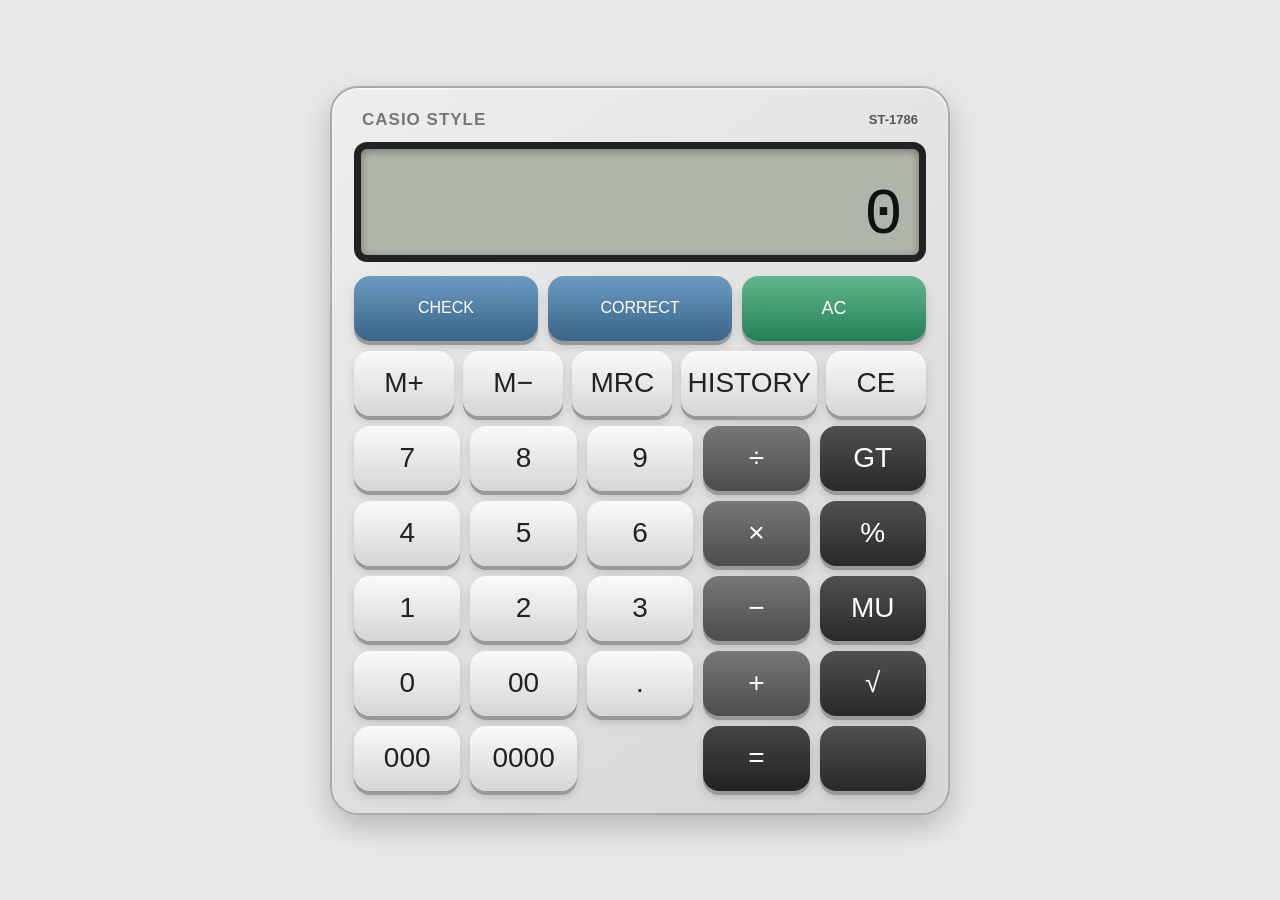
==== calculator.html @ 1a31904e "Add files via upload" ====
<!DOCTYPE html>
<html lang="en">
<head>
    <meta charset="UTF-8">
    <meta name="viewport" content="width=device-width, initial-scale=1.0">
    <title>Money Calculator</title>
    <link rel="stylesheet" href="calculator.css">
</head>
<body>

<div class="calculator-app">

    <div class="calculator">

        <div class="brand-row">
            <span class="brand">CASIO STYLE</span>
            <span class="model">ST-1786</span>
        </div>

        <div class="display-area">
            <div id="mode" class="mode"></div>
            <div id="display">0</div>
        </div>

        <div class="top-actions">
            <button class="blue" data-action="check">CHECK</button>
            <button class="blue" data-action="correct">CORRECT</button>
            <button class="green" data-action="ac">AC</button>
        </div>

        <div class="memory-row">
            <button data-action="memory-plus">M+</button>
            <button data-action="memory-minus">M−</button>
            <button data-action="memory-recall">MRC</button>
            <button data-action="history">HISTORY</button>
            <button data-action="ce">CE</button>
        </div>

        <div class="keypad">

            <button class="number" data-value="7">7</button>
            <button class="number" data-value="8">8</button>
            <button class="number" data-value="9">9</button>
            <button class="operator" data-value="/">÷</button>
            <button class="function" data-action="gt">GT</button>

            <button class="number" data-value="4">4</button>
            <button class="number" data-value="5">5</button>
            <button class="number" data-value="6">6</button>
            <button class="operator" data-value="*">×</button>
            <button class="function" data-action="percent">%</button>

            <button class="number" data-value="1">1</button>
            <button class="number" data-value="2">2</button>
            <button class="number" data-value="3">3</button>
            <button class="operator" data-value="-">−</button>
            <button class="function" data-action="mu">MU</button>

            <button class="number" data-value="0">0</button>
            <button class="number" data-value="00">00</button>
            <button class="number" data-value=".">.</button>
            <button class="operator" data-value="+">+</button>
            <button class="function" data-action="sqrt">√</button>

            <button class="number" data-value="000">000</button>
            <button class="number" data-value="0000">0000</button>
            <button class="empty-key"></button>
            <button class="equals" data-action="equals">=</button>
            <button class="function"></button>

        </div>

    </div>

    <div id="historyPanel" class="history-panel hidden">

        <div class="history-header">
            <h2>Calculation History</h2>
            <button id="closeHistory">×</button>
        </div>

        <div id="historyList"></div>

        <button id="clearHistory" class="clear-history">
            CLEAR HISTORY
        </button>

    </div>

</div>

<script src="calculator.js"></script>
</body>
</html>
---- calculator.css ----
* {
    box-sizing: border-box;
    -webkit-tap-highlight-color: transparent;
}

body {
    margin: 0;
    min-height: 100vh;
    background: #e9e9e9;
    font-family: Arial, Helvetica, sans-serif;
    display: flex;
    justify-content: center;
    align-items: center;
    padding: 18px;
}

button {
    font-family: inherit;
    border: 0;
    cursor: pointer;
    user-select: none;
    touch-action: manipulation;
}

.calculator-app {
    width: min(100%, 620px);
    position: relative;
}

.calculator {
    background: linear-gradient(145deg, #eeeeee, #d5d5d5);
    border: 2px solid #aaa;
    border-radius: 28px;
    padding: 22px;
    box-shadow:
        0 12px 30px rgba(0,0,0,.22),
        inset 0 1px 2px rgba(255,255,255,.9);
}

.brand-row {
    display: flex;
    justify-content: space-between;
    align-items: center;
    padding: 0 8px 12px;
}

.brand {
    font-size: 17px;
    font-weight: 700;
    color: #777;
    letter-spacing: 1px;
}

.model {
    font-size: 13px;
    color: #555;
    font-weight: bold;
}

.display-area {
    background: #aeb5aa;
    border: 7px solid #222;
    border-radius: 13px;
    height: 120px;
    padding: 12px 16px;
    display: flex;
    flex-direction: column;
    justify-content: center;
    align-items: flex-end;
    box-shadow: inset 0 2px 8px rgba(0,0,0,.35);
    overflow: hidden;
}

#display {
    width: 100%;
    text-align: right;
    font-family: "Courier New", monospace;
    font-size: clamp(38px, 8vw, 65px);
    color: #111;
    white-space: nowrap;
    overflow: hidden;
    text-overflow: ellipsis;
}

.mode {
    width: 100%;
    min-height: 18px;
    text-align: left;
    font-size: 12px;
    font-weight: bold;
    color: #333;
}

.top-actions {
    display: grid;
    grid-template-columns: 1fr 1fr 1fr;
    gap: 10px;
    margin: 14px 0 10px;
}

.memory-row {
    display: grid;
    grid-template-columns: repeat(5, 1fr);
    gap: 9px;
    margin-bottom: 10px;
}

.keypad {
    display: grid;
    grid-template-columns: repeat(5, 1fr);
    gap: 10px;
}

.keypad button,
.memory-row button,
.top-actions button {
    min-height: 65px;
    border-radius: 16px;
    font-size: clamp(20px, 4vw, 28px);
    font-weight: 500;
    color: #222;
    background: linear-gradient(#fafafa, #d5d5d5);
    box-shadow:
        0 4px 0 #999,
        0 6px 10px rgba(0,0,0,.15);
    transition: transform .08s, box-shadow .08s;
}

.keypad button:active,
.memory-row button:active,
.top-actions button:active {
    transform: translateY(3px);
    box-shadow:
        0 1px 0 #999,
        0 2px 5px rgba(0,0,0,.15);
}

.operator {
    background: linear-gradient(#777, #4d4d4d) !important;
    color: white !important;
}

.function {
    background: linear-gradient(#505050, #292929) !important;
    color: white !important;
}

.equals {
    background: linear-gradient(#454545, #222) !important;
    color: white !important;
    grid-column: 4 / 5;
    grid-row: 5;
}

.blue {
    background: linear-gradient(#6c9bc2, #386486) !important;
    color: white !important;
    font-size: 16px !important;
}

.green {
    background: linear-gradient(#62b68b, #238157) !important;
    color: white !important;
    font-size: 18px !important;
}

.empty-key {
    visibility: hidden;
    pointer-events: none;
}

.history-panel {
    position: absolute;
    inset: 0;
    z-index: 20;
    background: #f5f5f5;
    border-radius: 28px;
    padding: 22px;
    overflow: auto;
    box-shadow: 0 12px 35px rgba(0,0,0,.3);
}

.hidden {
    display: none;
}

.history-header {
    display: flex;
    justify-content: space-between;
    align-items: center;
    border-bottom: 1px solid #ccc;
    padding-bottom: 12px;
    margin-bottom: 15px;
}

.history-header h2 {
    margin: 0;
    font-size: 22px;
}

#closeHistory {
    width: 44px;
    height: 44px;
    border-radius: 50%;
    background: #222;
    color: white;
    font-size: 28px;
}

.history-item {
    background: white;
    border: 1px solid #ddd;
    border-radius: 12px;
    padding: 13px;
    margin-bottom: 10px;
}

.history-time {
    font-size: 12px;
    color: #777;
    margin-bottom: 6px;
}

.history-expression {
    font-family: monospace;
    font-size: 16px;
    word-break: break-word;
}

.history-result {
    font-size: 22px;
    font-weight: bold;
    margin-top: 5px;
}

.clear-history {
    width: 100%;
    min-height: 50px;
    border-radius: 12px;
    background: #222;
    color: white;
    font-weight: bold;
    margin-top: 8px;
}

.check-panel {
    position: absolute;
    inset: 0;
    z-index: 30;
    background: #f5f5f5;
    border-radius: 28px;
    padding: 22px;
    display: flex;
    flex-direction: column;
}

.check-panel.hidden {
    display: none;
}

.check-title {
    display: flex;
    justify-content: space-between;
    align-items: center;
}

.check-title h2 {
    margin: 0;
}

.check-step {
    flex: 1;
    display: flex;
    flex-direction: column;
    justify-content: center;
    align-items: center;
}

.check-number {
    font-size: 55px;
    font-weight: bold;
    font-family: monospace;
}

.check-expression {
    margin-top: 12px;
    font-size: 20px;
    color: #666;
}

.check-buttons {
    display: grid;
    grid-template-columns: 1fr 1fr;
    gap: 12px;
}

.check-buttons button {
    min-height: 55px;
    border-radius: 12px;
    background: #222;
    color: white;
    font-size: 18px;
}

.save-button {
    background: #248451 !important;
}

@media (max-width: 480px) {

    body {
        padding: 7px;
        align-items: flex-start;
        padding-top: 10px;
    }

    .calculator {
        padding: 12px;
        border-radius: 20px;
    }

    .display-area {
        height: 95px;
        border-width: 5px;
    }

    .top-actions,
    .memory-row,
    .keypad {
        gap: 6px;
    }

    .keypad button,
    .memory-row button,
    .top-actions button {
        min-height: 54px;
        border-radius: 11px;
    }

    .memory-row button {
        font-size: 14px;
    }

    .blue,
    .green {
        font-size: 13px !important;
    }
}

@media (max-width: 350px) {

    .calculator {
        padding: 8px;
    }

    .keypad button,
    .memory-row button,
    .top-actions button {
        min-height: 48px;
    }

    .keypad {
        gap: 5px;
    }
}
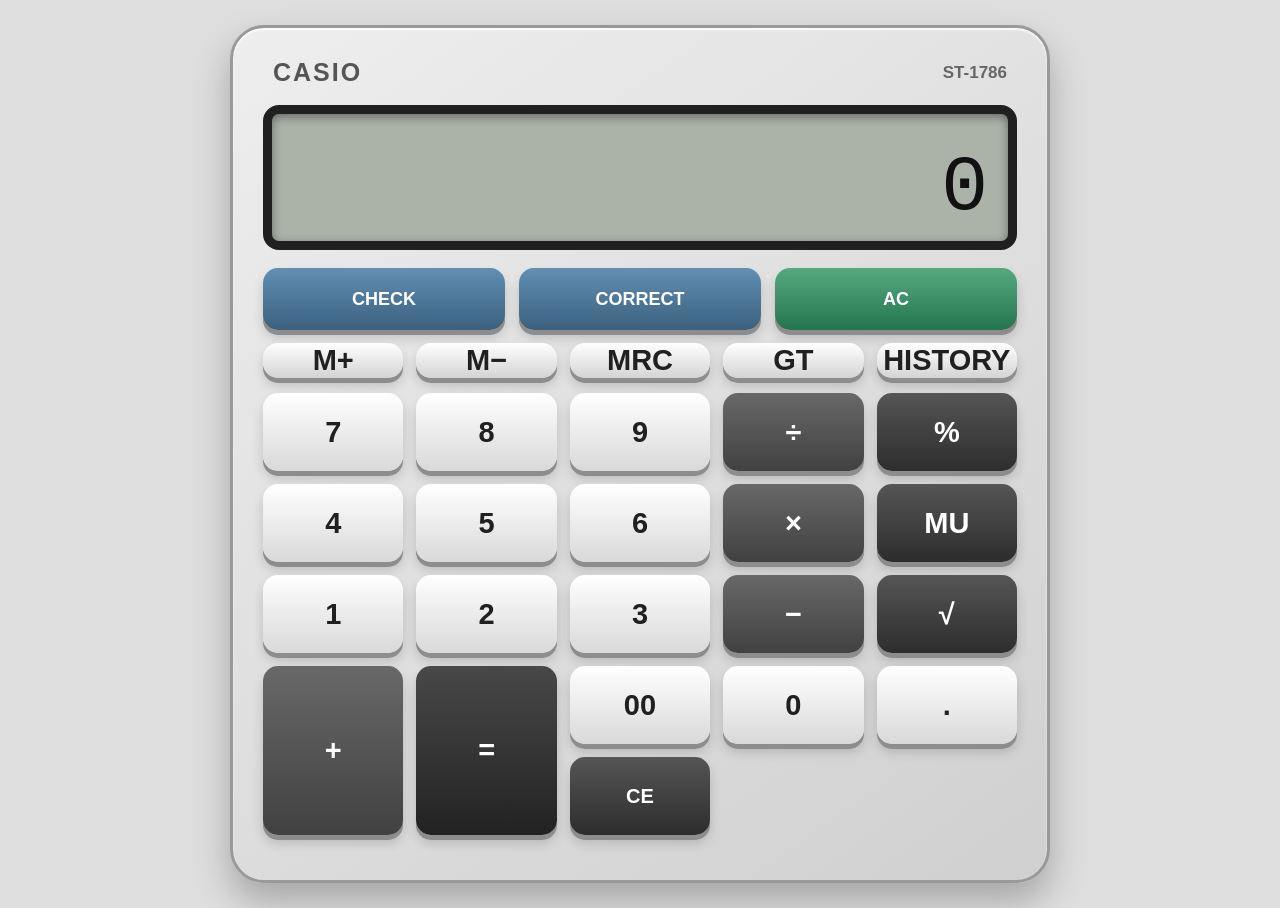
==== commit a2951dc0: "Add files via upload" ====
--- a/calculator.html
+++ b/calculator.html
@@ -13,8 +13,8 @@
     <div class="calculator">
 
         <div class="brand-row">
-            <span class="brand">CASIO STYLE</span>
-            <span class="model">ST-1786</span>
+            <div class="brand">CASIO</div>
+            <div class="model">ST-1786</div>
         </div>
 
         <div class="display-area">
@@ -22,18 +22,18 @@
             <div id="display">0</div>
         </div>
 
-        <div class="top-actions">
-            <button class="blue" data-action="check">CHECK</button>
-            <button class="blue" data-action="correct">CORRECT</button>
-            <button class="green" data-action="ac">AC</button>
+        <div class="control-row">
+            <button class="special check" data-action="check">CHECK</button>
+            <button class="special correct" data-action="correct">CORRECT</button>
+            <button class="special ac" data-action="ac">AC</button>
         </div>
 
         <div class="memory-row">
             <button data-action="memory-plus">M+</button>
             <button data-action="memory-minus">M−</button>
             <button data-action="memory-recall">MRC</button>
+            <button data-action="gt">GT</button>
             <button data-action="history">HISTORY</button>
-            <button data-action="ce">CE</button>
         </div>
 
         <div class="keypad">
@@ -42,53 +42,111 @@
             <button class="number" data-value="8">8</button>
             <button class="number" data-value="9">9</button>
             <button class="operator" data-value="/">÷</button>
-            <button class="function" data-action="gt">GT</button>
+            <button class="function" data-action="percent">%</button>
 
             <button class="number" data-value="4">4</button>
             <button class="number" data-value="5">5</button>
             <button class="number" data-value="6">6</button>
             <button class="operator" data-value="*">×</button>
-            <button class="function" data-action="percent">%</button>
+            <button class="function" data-action="mu">MU</button>
 
             <button class="number" data-value="1">1</button>
             <button class="number" data-value="2">2</button>
             <button class="number" data-value="3">3</button>
             <button class="operator" data-value="-">−</button>
-            <button class="function" data-action="mu">MU</button>
-
-            <button class="number" data-value="0">0</button>
-            <button class="number" data-value="00">00</button>
-            <button class="number" data-value=".">.</button>
-            <button class="operator" data-value="+">+</button>
             <button class="function" data-action="sqrt">√</button>
 
-            <button class="number" data-value="000">000</button>
-            <button class="number" data-value="0000">0000</button>
-            <button class="empty-key"></button>
+            <button class="number wide-number" data-value="00">00</button>
+            <button class="number" data-value="0">0</button>
+            <button class="number" data-value=".">.</button>
+            <button class="operator plus" data-value="+">+</button>
             <button class="equals" data-action="equals">=</button>
-            <button class="function"></button>
+
+            <button class="function bottom-function" data-action="ce">CE</button>
+            <button class="empty"></button>
+            <button class="empty"></button>
+            <button class="empty"></button>
+            <button class="empty"></button>
 
         </div>
 
     </div>
 
-    <div id="historyPanel" class="history-panel hidden">
+    <div id="historyPanel" class="overlay hidden">
 
-        <div class="history-header">
-            <h2>Calculation History</h2>
-            <button id="closeHistory">×</button>
+        <div class="panel">
+
+            <div class="panel-header">
+                <h2>Calculation History</h2>
+                <button id="closeHistory">×</button>
+            </div>
+
+            <div id="historyList"></div>
+
+            <button id="clearHistory" class="clear-history">
+                CLEAR HISTORY
+            </button>
+
         </div>
 
-        <div id="historyList"></div>
+    </div>
 
-        <button id="clearHistory" class="clear-history">
-            CLEAR HISTORY
-        </button>
+    <div id="checkPanel" class="overlay hidden">
+
+        <div class="panel check-panel">
+
+            <div class="panel-header">
+                <h2>CHECK</h2>
+                <button id="closeCheck">×</button>
+            </div>
+
+            <div class="check-content">
+
+                <div class="check-label">
+                    NUMBER <span id="checkPosition"></span>
+                </div>
+
+                <div id="checkNumber" class="check-number">
+                    0
+                </div>
+
+            </div>
+
+            <div class="check-navigation">
+
+                <button id="previousCheck">
+                    ◀ PREVIOUS
+                </button>
+
+                <button id="nextCheck">
+                    NEXT ▶
+                </button>
+
+            </div>
+
+            <div class="check-actions">
+
+                <button id="correctNumber">
+                    CORRECT
+                </button>
+
+                <button id="finishCheck">
+                    ✓ FINISH CHECK
+                </button>
+
+                <button id="saveCalculation">
+                    SAVE HISTORY
+                </button>
+
+            </div>
+
+        </div>
 
     </div>
 
 </div>
 
 <script src="calculator.js"></script>
+
 </body>
 </html>
--- a/calculator.css
+++ b/calculator.css
@@ -3,363 +3,605 @@
     -webkit-tap-highlight-color: transparent;
 }
 
+html,
 body {
     margin: 0;
+    padding: 0;
+    min-height: 100%;
+}
+
+body {
     min-height: 100vh;
-    background: #e9e9e9;
+    background: #dedede;
     font-family: Arial, Helvetica, sans-serif;
     display: flex;
     justify-content: center;
     align-items: center;
-    padding: 18px;
+    padding: 25px;
 }
 
 button {
-    font-family: inherit;
-    border: 0;
+    border: none;
+    outline: none;
+    font-family: Arial, Helvetica, sans-serif;
     cursor: pointer;
     user-select: none;
     touch-action: manipulation;
 }
 
 .calculator-app {
-    width: min(100%, 620px);
+    width: min(100%, 820px);
     position: relative;
 }
 
 .calculator {
-    background: linear-gradient(145deg, #eeeeee, #d5d5d5);
-    border: 2px solid #aaa;
-    border-radius: 28px;
-    padding: 22px;
+    width: 100%;
+    background: linear-gradient(
+        145deg,
+        #eeeeee,
+        #d0d0d0
+    );
+
+    border: 3px solid #999;
+    border-radius: 34px;
+
+    padding: 30px;
+
     box-shadow:
-        0 12px 30px rgba(0,0,0,.22),
-        inset 0 1px 2px rgba(255,255,255,.9);
+        0 18px 35px rgba(0,0,0,.25),
+        inset 0 2px 2px rgba(255,255,255,.9);
 }
 
 .brand-row {
     display: flex;
     justify-content: space-between;
     align-items: center;
-    padding: 0 8px 12px;
+
+    padding: 0 10px 18px;
 }
 
 .brand {
+    font-size: 25px;
+    font-weight: 800;
+    letter-spacing: 2px;
+    color: #555;
+}
+
+.model {
     font-size: 17px;
-    font-weight: 700;
-    color: #777;
-    letter-spacing: 1px;
-}
-
-.model {
-    font-size: 13px;
-    color: #555;
     font-weight: bold;
+    color: #666;
 }
 
 .display-area {
-    background: #aeb5aa;
-    border: 7px solid #222;
-    border-radius: 13px;
-    height: 120px;
-    padding: 12px 16px;
+    height: 145px;
+
+    background: #abb2a7;
+
+    border: 9px solid #202020;
+    border-radius: 16px;
+
+    padding: 10px 20px;
+
     display: flex;
     flex-direction: column;
     justify-content: center;
     align-items: flex-end;
-    box-shadow: inset 0 2px 8px rgba(0,0,0,.35);
-    overflow: hidden;
+
+    box-shadow:
+        inset 0 3px 10px rgba(0,0,0,.4);
+}
+
+.mode {
+    width: 100%;
+    min-height: 20px;
+
+    text-align: left;
+
+    font-size: 14px;
+    font-weight: bold;
+    color: #333;
 }
 
 #display {
     width: 100%;
+
     text-align: right;
+
     font-family: "Courier New", monospace;
-    font-size: clamp(38px, 8vw, 65px);
+
+    font-size: clamp(45px, 7vw, 78px);
+
     color: #111;
+
     white-space: nowrap;
+
     overflow: hidden;
     text-overflow: ellipsis;
 }
 
-.mode {
-    width: 100%;
-    min-height: 18px;
-    text-align: left;
-    font-size: 12px;
-    font-weight: bold;
-    color: #333;
-}
-
-.top-actions {
+.control-row {
     display: grid;
-    grid-template-columns: 1fr 1fr 1fr;
-    gap: 10px;
-    margin: 14px 0 10px;
+
+    grid-template-columns:
+        1fr
+        1fr
+        1fr;
+
+    gap: 14px;
+
+    margin-top: 18px;
 }
 
 .memory-row {
     display: grid;
-    grid-template-columns: repeat(5, 1fr);
-    gap: 9px;
-    margin-bottom: 10px;
+
+    grid-template-columns:
+        repeat(5, 1fr);
+
+    gap: 13px;
+
+    margin-top: 13px;
+    margin-bottom: 15px;
 }
 
 .keypad {
     display: grid;
-    grid-template-columns: repeat(5, 1fr);
-    gap: 10px;
+
+    grid-template-columns:
+        repeat(5, 1fr);
+
+    grid-template-rows:
+        repeat(5, 78px);
+
+    gap: 13px;
 }
 
 .keypad button,
 .memory-row button,
-.top-actions button {
-    min-height: 65px;
-    border-radius: 16px;
-    font-size: clamp(20px, 4vw, 28px);
-    font-weight: 500;
-    color: #222;
-    background: linear-gradient(#fafafa, #d5d5d5);
+.control-row button {
+    min-width: 0;
+
+    border-radius: 15px;
+
+    background:
+        linear-gradient(
+            #ffffff,
+            #d4d4d4
+        );
+
+    color: #202020;
+
+    font-size: 29px;
+    font-weight: 600;
+
     box-shadow:
-        0 4px 0 #999,
-        0 6px 10px rgba(0,0,0,.15);
-    transition: transform .08s, box-shadow .08s;
+        0 5px 0 #8d8d8d,
+        0 8px 12px rgba(0,0,0,.16);
+
+    transition:
+        transform .07s,
+        box-shadow .07s;
 }
 
 .keypad button:active,
 .memory-row button:active,
-.top-actions button:active {
-    transform: translateY(3px);
+.control-row button:active {
+    transform: translateY(4px);
+
     box-shadow:
-        0 1px 0 #999,
-        0 2px 5px rgba(0,0,0,.15);
+        0 1px 0 #888,
+        0 3px 6px rgba(0,0,0,.15);
+}
+
+.number {
+    background:
+        linear-gradient(
+            #ffffff,
+            #d9d9d9
+        ) !important;
 }
 
 .operator {
-    background: linear-gradient(#777, #4d4d4d) !important;
+    background:
+        linear-gradient(
+            #686868,
+            #414141
+        ) !important;
+
     color: white !important;
 }
 
 .function {
-    background: linear-gradient(#505050, #292929) !important;
+    background:
+        linear-gradient(
+            #555,
+            #2d2d2d
+        ) !important;
+
     color: white !important;
 }
 
+.special {
+    min-height: 62px;
+
+    font-size: 18px !important;
+
+    color: white !important;
+}
+
+.check {
+    background:
+        linear-gradient(
+            #628fb4,
+            #3b607d
+        ) !important;
+}
+
+.correct {
+    background:
+        linear-gradient(
+            #628fb4,
+            #3b607d
+        ) !important;
+}
+
+.ac {
+    background:
+        linear-gradient(
+            #55a97e,
+            #24754f
+        ) !important;
+}
+
+.plus {
+    grid-row: 4 / 6;
+}
+
 .equals {
-    background: linear-gradient(#454545, #222) !important;
+    grid-row: 4 / 6;
+
+    background:
+        linear-gradient(
+            #484848,
+            #222
+        ) !important;
+
     color: white !important;
-    grid-column: 4 / 5;
-    grid-row: 5;
-}
-
-.blue {
-    background: linear-gradient(#6c9bc2, #386486) !important;
-    color: white !important;
-    font-size: 16px !important;
-}
-
-.green {
-    background: linear-gradient(#62b68b, #238157) !important;
-    color: white !important;
-    font-size: 18px !important;
-}
-
-.empty-key {
+}
+
+.wide-number {
+    grid-column: span 1;
+}
+
+.bottom-function {
+    font-size: 20px !important;
+}
+
+.empty {
     visibility: hidden;
     pointer-events: none;
 }
 
-.history-panel {
+/* OVERLAYS */
+
+.overlay {
     position: absolute;
+
     inset: 0;
-    z-index: 20;
-    background: #f5f5f5;
-    border-radius: 28px;
-    padding: 22px;
-    overflow: auto;
-    box-shadow: 0 12px 35px rgba(0,0,0,.3);
+
+    z-index: 50;
+
+    background: rgba(0,0,0,.35);
+
+    display: flex;
+
+    align-items: center;
+    justify-content: center;
+
+    padding: 20px;
 }
 
 .hidden {
     display: none;
 }
 
-.history-header {
+.panel {
+    width: 100%;
+    max-height: 90%;
+
+    overflow-y: auto;
+
+    background: #f5f5f5;
+
+    border-radius: 25px;
+
+    padding: 25px;
+
+    box-shadow:
+        0 20px 50px rgba(0,0,0,.35);
+}
+
+.panel-header {
     display: flex;
     justify-content: space-between;
     align-items: center;
+
     border-bottom: 1px solid #ccc;
-    padding-bottom: 12px;
-    margin-bottom: 15px;
-}
-
-.history-header h2 {
+
+    padding-bottom: 15px;
+    margin-bottom: 20px;
+}
+
+.panel-header h2 {
     margin: 0;
-    font-size: 22px;
-}
-
-#closeHistory {
-    width: 44px;
-    height: 44px;
+
+    font-size: 26px;
+}
+
+#closeHistory,
+#closeCheck {
+    width: 48px;
+    height: 48px;
+
     border-radius: 50%;
+
     background: #222;
     color: white;
-    font-size: 28px;
+
+    font-size: 30px;
 }
 
 .history-item {
     background: white;
+
     border: 1px solid #ddd;
-    border-radius: 12px;
-    padding: 13px;
-    margin-bottom: 10px;
+
+    border-radius: 13px;
+
+    padding: 15px;
+
+    margin-bottom: 12px;
 }
 
 .history-time {
-    font-size: 12px;
     color: #777;
-    margin-bottom: 6px;
+    font-size: 13px;
+
+    margin-bottom: 7px;
 }
 
 .history-expression {
     font-family: monospace;
-    font-size: 16px;
+
+    font-size: 19px;
+
     word-break: break-word;
 }
 
 .history-result {
-    font-size: 22px;
+    margin-top: 5px;
+
+    font-size: 25px;
     font-weight: bold;
-    margin-top: 5px;
+}
+
+.delete-history {
+    margin-top: 10px;
+
+    padding: 8px 13px;
+
+    border-radius: 8px;
+
+    background: #222;
+    color: white;
 }
 
 .clear-history {
     width: 100%;
-    min-height: 50px;
+
+    min-height: 55px;
+
+    margin-top: 10px;
+
     border-radius: 12px;
+
     background: #222;
     color: white;
+
+    font-size: 17px;
     font-weight: bold;
-    margin-top: 8px;
-}
-
-.check-panel {
-    position: absolute;
-    inset: 0;
-    z-index: 30;
-    background: #f5f5f5;
-    border-radius: 28px;
-    padding: 22px;
+}
+
+/* CHECK */
+
+.check-content {
+    min-height: 260px;
+
     display: flex;
+
     flex-direction: column;
-}
-
-.check-panel.hidden {
-    display: none;
-}
-
-.check-title {
-    display: flex;
-    justify-content: space-between;
+
+    justify-content: center;
+
     align-items: center;
 }
 
-.check-title h2 {
-    margin: 0;
-}
-
-.check-step {
-    flex: 1;
-    display: flex;
-    flex-direction: column;
-    justify-content: center;
-    align-items: center;
+.check-label {
+    font-size: 15px;
+
+    color: #777;
+
+    font-weight: bold;
+
+    letter-spacing: 1px;
 }
 
 .check-number {
-    font-size: 55px;
+    margin-top: 25px;
+
+    font-family: monospace;
+
+    font-size: clamp(55px, 10vw, 100px);
+
     font-weight: bold;
-    font-family: monospace;
-}
-
-.check-expression {
+
+    color: #111;
+}
+
+.check-navigation {
+    display: grid;
+
+    grid-template-columns: 1fr 1fr;
+
+    gap: 12px;
+}
+
+.check-navigation button,
+.check-actions button {
+    min-height: 58px;
+
+    border-radius: 12px;
+
+    background: #333;
+
+    color: white;
+
+    font-size: 18px;
+
+    font-weight: bold;
+}
+
+.check-actions {
+    display: grid;
+
+    grid-template-columns:
+        1fr
+        1fr
+        1fr;
+
+    gap: 12px;
+
     margin-top: 12px;
-    font-size: 20px;
-    color: #666;
-}
-
-.check-buttons {
-    display: grid;
-    grid-template-columns: 1fr 1fr;
-    gap: 12px;
-}
-
-.check-buttons button {
-    min-height: 55px;
-    border-radius: 12px;
-    background: #222;
-    color: white;
-    font-size: 18px;
-}
-
-.save-button {
-    background: #248451 !important;
-}
-
-@media (max-width: 480px) {
+}
+
+.check-actions button:last-child {
+    background: #247c51;
+}
+
+/* TABLET */
+
+@media (min-width: 700px) {
+
+    .calculator-app {
+        transform: scale(1);
+    }
+}
+
+/* MOBILE */
+
+@media (max-width: 600px) {
 
     body {
-        padding: 7px;
+        padding: 8px;
+
         align-items: flex-start;
-        padding-top: 10px;
     }
 
     .calculator {
-        padding: 12px;
-        border-radius: 20px;
+        padding: 15px;
+
+        border-radius: 24px;
+    }
+
+    .brand {
+        font-size: 18px;
+    }
+
+    .model {
+        font-size: 12px;
     }
 
     .display-area {
-        height: 95px;
-        border-width: 5px;
-    }
-
-    .top-actions,
+        height: 105px;
+
+        border-width: 6px;
+
+        padding: 8px 12px;
+    }
+
+    .keypad {
+        grid-template-rows:
+            repeat(5, minmax(58px, 70px));
+
+        gap: 8px;
+    }
+
     .memory-row,
-    .keypad {
-        gap: 6px;
+    .control-row {
+        gap: 8px;
     }
 
     .keypad button,
-    .memory-row button,
-    .top-actions button {
-        min-height: 54px;
-        border-radius: 11px;
-    }
-
     .memory-row button {
-        font-size: 14px;
-    }
-
-    .blue,
-    .green {
+        border-radius: 10px;
+
+        font-size: 21px;
+    }
+
+    .special {
+        min-height: 52px;
+
         font-size: 13px !important;
     }
-}
-
-@media (max-width: 350px) {
+
+    .panel {
+        padding: 18px;
+    }
+
+    .check-actions {
+        grid-template-columns: 1fr;
+    }
+}
+
+/* SMALL PHONE */
+
+@media (max-width: 380px) {
+
+    body {
+        padding: 4px;
+    }
 
     .calculator {
-        padding: 8px;
-    }
-
-    .keypad button,
-    .memory-row button,
-    .top-actions button {
-        min-height: 48px;
+        padding: 9px;
     }
 
     .keypad {
         gap: 5px;
+
+        grid-template-rows:
+            repeat(5, 53px);
+    }
+
+    .memory-row,
+    .control-row {
+        gap: 5px;
+    }
+
+    .keypad button,
+    .memory-row button {
+        font-size: 17px;
+
+        border-radius: 8px;
+    }
+
+    .special {
+        min-height: 45px;
+
+        font-size: 11px !important;
+    }
+
+    .display-area {
+        height: 90px;
     }
 }
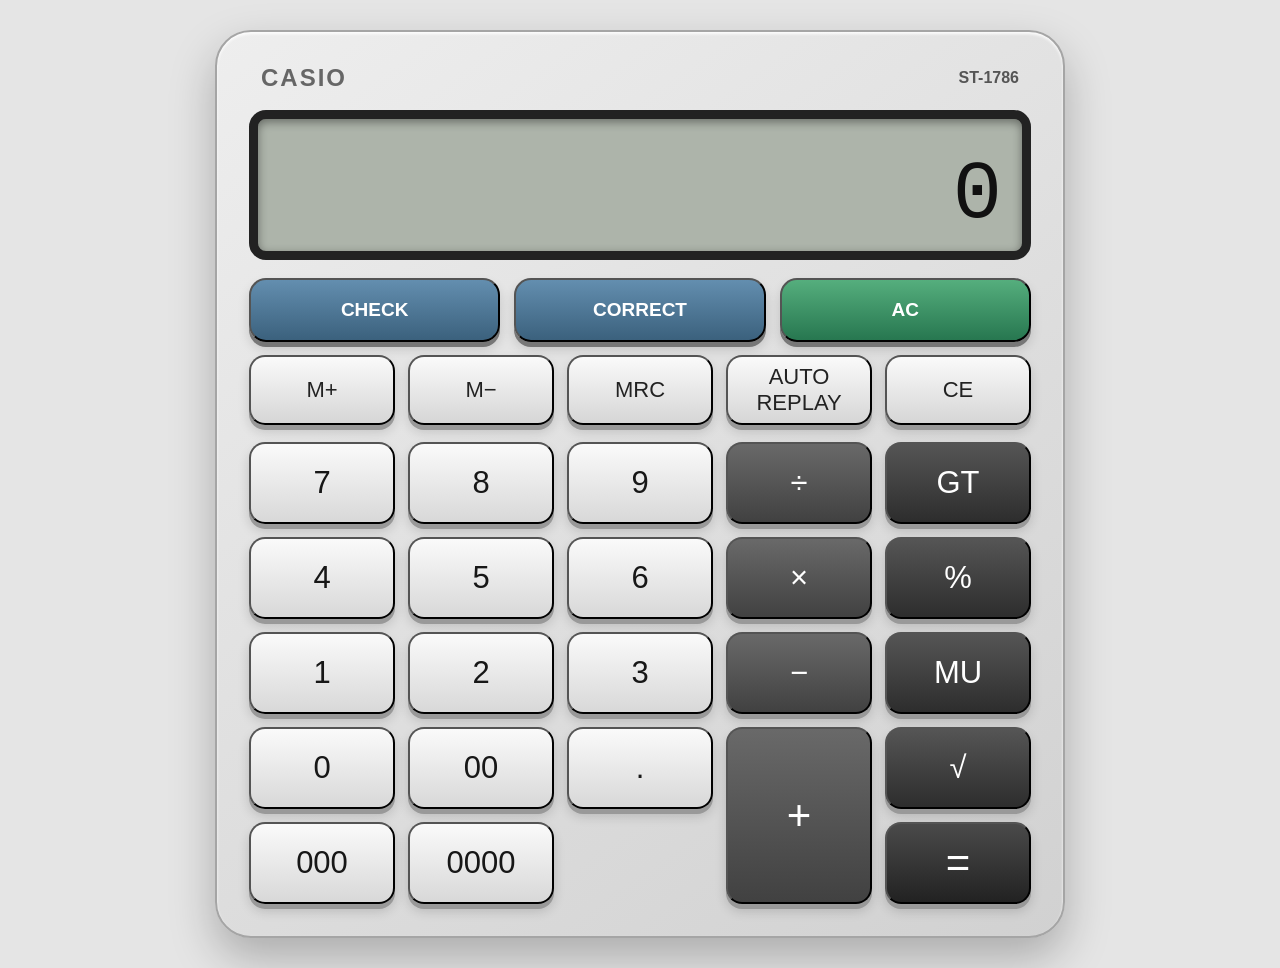
==== commit ef3f9712: "Add files via upload" ====
--- a/calculator.html
+++ b/calculator.html
@@ -3,87 +3,210 @@
 <head>
     <meta charset="UTF-8">
     <meta name="viewport" content="width=device-width, initial-scale=1.0">
+
     <title>Money Calculator</title>
+
     <link rel="stylesheet" href="calculator.css">
 </head>
+
 <body>
 
 <div class="calculator-app">
 
     <div class="calculator">
 
+        <!-- TOP BRAND -->
         <div class="brand-row">
             <div class="brand">CASIO</div>
             <div class="model">ST-1786</div>
         </div>
 
+        <!-- DISPLAY -->
         <div class="display-area">
+
             <div id="mode" class="mode"></div>
+
             <div id="display">0</div>
-        </div>
-
-        <div class="control-row">
-            <button class="special check" data-action="check">CHECK</button>
-            <button class="special correct" data-action="correct">CORRECT</button>
-            <button class="special ac" data-action="ac">AC</button>
-        </div>
-
-        <div class="memory-row">
-            <button data-action="memory-plus">M+</button>
-            <button data-action="memory-minus">M−</button>
-            <button data-action="memory-recall">MRC</button>
-            <button data-action="gt">GT</button>
-            <button data-action="history">HISTORY</button>
-        </div>
-
+
+        </div>
+
+
+        <!-- CHECK / CORRECT / AC -->
+        <div class="top-buttons">
+
+            <button
+                class="check-button"
+                data-action="check">
+                CHECK
+            </button>
+
+            <button
+                class="check-button"
+                data-action="correct">
+                CORRECT
+            </button>
+
+            <button
+                class="ac-button"
+                data-action="ac">
+                AC
+            </button>
+
+        </div>
+
+
+        <!-- MEMORY ROW -->
+        <div class="memory-buttons">
+
+            <button data-action="memory-plus">
+                M+
+            </button>
+
+            <button data-action="memory-minus">
+                M−
+            </button>
+
+            <button data-action="memory-recall">
+                MRC
+            </button>
+
+            <button data-action="auto-replay">
+                AUTO<br>REPLAY
+            </button>
+
+            <button data-action="ce">
+                CE
+            </button>
+
+        </div>
+
+
+        <!-- MAIN KEYPAD -->
         <div class="keypad">
 
+            <!-- ROW 1 -->
             <button class="number" data-value="7">7</button>
             <button class="number" data-value="8">8</button>
             <button class="number" data-value="9">9</button>
-            <button class="operator" data-value="/">÷</button>
-            <button class="function" data-action="percent">%</button>
-
+
+            <button class="operator" data-value="/">
+                ÷
+            </button>
+
+            <button class="function" data-action="gt">
+                GT
+            </button>
+
+
+            <!-- ROW 2 -->
             <button class="number" data-value="4">4</button>
             <button class="number" data-value="5">5</button>
             <button class="number" data-value="6">6</button>
-            <button class="operator" data-value="*">×</button>
-            <button class="function" data-action="mu">MU</button>
-
+
+            <button class="operator" data-value="*">
+                ×
+            </button>
+
+            <button class="function" data-action="percent">
+                %
+            </button>
+
+
+            <!-- ROW 3 -->
             <button class="number" data-value="1">1</button>
             <button class="number" data-value="2">2</button>
             <button class="number" data-value="3">3</button>
-            <button class="operator" data-value="-">−</button>
-            <button class="function" data-action="sqrt">√</button>
-
-            <button class="number wide-number" data-value="00">00</button>
-            <button class="number" data-value="0">0</button>
-            <button class="number" data-value=".">.</button>
-            <button class="operator plus" data-value="+">+</button>
-            <button class="equals" data-action="equals">=</button>
-
-            <button class="function bottom-function" data-action="ce">CE</button>
-            <button class="empty"></button>
-            <button class="empty"></button>
-            <button class="empty"></button>
-            <button class="empty"></button>
+
+            <button class="operator" data-value="-">
+                −
+            </button>
+
+            <button class="function" data-action="mu">
+                MU
+            </button>
+
+
+            <!-- ROW 4 -->
+            <button class="number" data-value="0">
+                0
+            </button>
+
+            <button class="number" data-value="00">
+                00
+            </button>
+
+            <button class="number" data-value=".">
+                .
+            </button>
+
+            <!-- PLUS = DOUBLE HEIGHT -->
+            <button
+                class="operator plus-button"
+                data-value="+">
+                +
+            </button>
+
+            <button
+                class="function"
+                data-action="sqrt">
+                √
+            </button>
+
+
+            <!-- ROW 5 -->
+            <button
+                class="number"
+                data-value="000">
+                000
+            </button>
+
+            <button
+                class="number"
+                data-value="0000">
+                0000
+            </button>
+
+            <button class="empty-key"></button>
+
+            <!-- + occupies this row too -->
+
+            <!-- EQUALS ON RIGHT -->
+            <button
+                class="equals-button"
+                data-action="equals">
+                =
+            </button>
 
         </div>
 
     </div>
 
-    <div id="historyPanel" class="overlay hidden">
-
-        <div class="panel">
-
-            <div class="panel-header">
+
+    <!-- ================= HISTORY ================= -->
+
+    <div
+        id="historyOverlay"
+        class="overlay hidden">
+
+        <div class="modal">
+
+            <div class="modal-header">
+
                 <h2>Calculation History</h2>
-                <button id="closeHistory">×</button>
+
+                <button
+                    id="closeHistory"
+                    class="close-button">
+                    ×
+                </button>
+
             </div>
 
             <div id="historyList"></div>
 
-            <button id="clearHistory" class="clear-history">
+            <button
+                id="clearHistory"
+                class="clear-history">
                 CLEAR HISTORY
             </button>
 
@@ -91,27 +214,44 @@
 
     </div>
 
-    <div id="checkPanel" class="overlay hidden">
-
-        <div class="panel check-panel">
-
-            <div class="panel-header">
+
+    <!-- ================= CHECK ================= -->
+
+    <div
+        id="checkOverlay"
+        class="overlay hidden">
+
+        <div class="modal check-modal">
+
+            <div class="modal-header">
+
                 <h2>CHECK</h2>
-                <button id="closeCheck">×</button>
-            </div>
-
-            <div class="check-content">
-
-                <div class="check-label">
-                    NUMBER <span id="checkPosition"></span>
+
+                <button
+                    id="closeCheck"
+                    class="close-button">
+                    ×
+                </button>
+
+            </div>
+
+
+            <div class="check-display">
+
+                <div class="check-step-label">
+                    NUMBER
+                    <span id="checkPosition"></span>
                 </div>
 
-                <div id="checkNumber" class="check-number">
+                <div
+                    id="checkNumber"
+                    class="check-number">
                     0
                 </div>
 
             </div>
 
+
             <div class="check-navigation">
 
                 <button id="previousCheck">
@@ -124,6 +264,7 @@
 
             </div>
 
+
             <div class="check-actions">
 
                 <button id="correctNumber">
@@ -134,7 +275,9 @@
                     ✓ FINISH CHECK
                 </button>
 
-                <button id="saveCalculation">
+                <button
+                    id="saveCalculation"
+                    class="save-button">
                     SAVE HISTORY
                 </button>
 
@@ -145,6 +288,7 @@
     </div>
 
 </div>
+
 
 <script src="calculator.js"></script>
 
--- a/calculator.css
+++ b/calculator.css
@@ -12,128 +12,230 @@
 
 body {
     min-height: 100vh;
-    background: #dedede;
-    font-family: Arial, Helvetica, sans-serif;
+
+    background:
+        #e5e5e5;
+
+    font-family:
+        Arial,
+        Helvetica,
+        sans-serif;
+
     display: flex;
+
     justify-content: center;
     align-items: center;
-    padding: 25px;
-}
-
-button {
-    border: none;
-    outline: none;
-    font-family: Arial, Helvetica, sans-serif;
-    cursor: pointer;
-    user-select: none;
-    touch-action: manipulation;
-}
+
+    padding: 30px;
+}
+
+
+/* =========================================
+   MAIN CALCULATOR
+========================================= */
 
 .calculator-app {
-    width: min(100%, 820px);
+    width: min(100%, 850px);
+
     position: relative;
 }
 
+
 .calculator {
+
     width: 100%;
-    background: linear-gradient(
-        145deg,
-        #eeeeee,
-        #d0d0d0
-    );
-
-    border: 3px solid #999;
-    border-radius: 34px;
-
-    padding: 30px;
+
+    padding: 32px;
+
+    border-radius: 36px;
+
+    background:
+        linear-gradient(
+            145deg,
+            #eeeeee,
+            #d1d1d1
+        );
+
+    border: 2px solid #a5a5a5;
 
     box-shadow:
-        0 18px 35px rgba(0,0,0,.25),
-        inset 0 2px 2px rgba(255,255,255,.9);
-}
+        0 20px 45px rgba(0, 0, 0, .25),
+        inset 0 2px 3px rgba(255, 255, 255, .9);
+}
+
+
+/* =========================================
+   BRAND
+========================================= */
 
 .brand-row {
+
     display: flex;
+
     justify-content: space-between;
+
     align-items: center;
 
-    padding: 0 10px 18px;
-}
+    padding:
+        0 12px 18px;
+}
+
 
 .brand {
-    font-size: 25px;
+
+    font-size: 24px;
+
     font-weight: 800;
+
     letter-spacing: 2px;
+
+    color: #666;
+}
+
+
+.model {
+
+    font-size: 16px;
+
+    font-weight: bold;
+
     color: #555;
 }
 
-.model {
-    font-size: 17px;
+
+/* =========================================
+   DISPLAY
+========================================= */
+
+.display-area {
+
+    height: 150px;
+
+    background: #adb4aa;
+
+    border:
+        9px solid #222;
+
+    border-radius: 17px;
+
+    padding:
+        10px 20px;
+
+    display: flex;
+
+    flex-direction: column;
+
+    justify-content: center;
+
+    align-items: flex-end;
+
+    overflow: hidden;
+
+    box-shadow:
+        inset 0 3px 10px rgba(0, 0, 0, .4);
+}
+
+
+.mode {
+
+    width: 100%;
+
+    min-height: 20px;
+
+    text-align: left;
+
+    font-size: 14px;
+
     font-weight: bold;
-    color: #666;
-}
-
-.display-area {
-    height: 145px;
-
-    background: #abb2a7;
-
-    border: 9px solid #202020;
-    border-radius: 16px;
-
-    padding: 10px 20px;
-
-    display: flex;
-    flex-direction: column;
-    justify-content: center;
-    align-items: flex-end;
+
+    color: #333;
+}
+
+
+#display {
+
+    width: 100%;
+
+    text-align: right;
+
+    font-family:
+        "Courier New",
+        monospace;
+
+    font-size:
+        clamp(48px, 8vw, 82px);
+
+    color: #111;
+
+    white-space: nowrap;
+
+    overflow: hidden;
+
+    text-overflow: ellipsis;
+}
+
+
+/* =========================================
+   TOP BUTTONS
+========================================= */
+
+.top-buttons {
+
+    display: grid;
+
+    grid-template-columns:
+        1fr 1fr 1fr;
+
+    gap: 14px;
+
+    margin-top: 18px;
+}
+
+
+.top-buttons button {
+
+    height: 64px;
+
+    border-radius: 17px;
+
+    font-size: 19px;
+
+    font-weight: 600;
+
+    color: white;
 
     box-shadow:
-        inset 0 3px 10px rgba(0,0,0,.4);
-}
-
-.mode {
-    width: 100%;
-    min-height: 20px;
-
-    text-align: left;
-
-    font-size: 14px;
-    font-weight: bold;
-    color: #333;
-}
-
-#display {
-    width: 100%;
-
-    text-align: right;
-
-    font-family: "Courier New", monospace;
-
-    font-size: clamp(45px, 7vw, 78px);
-
-    color: #111;
-
-    white-space: nowrap;
-
-    overflow: hidden;
-    text-overflow: ellipsis;
-}
-
-.control-row {
-    display: grid;
-
-    grid-template-columns:
-        1fr
-        1fr
-        1fr;
-
-    gap: 14px;
-
-    margin-top: 18px;
-}
-
-.memory-row {
+        0 5px 0 #777,
+        0 7px 12px rgba(0, 0, 0, .15);
+}
+
+
+.check-button {
+
+    background:
+        linear-gradient(
+            #638eaf,
+            #3b617d
+        );
+}
+
+
+.ac-button {
+
+    background:
+        linear-gradient(
+            #55ae7d,
+            #277750
+        );
+}
+
+
+/* =========================================
+   MEMORY BUTTONS
+========================================= */
+
+.memory-buttons {
+
     display: grid;
 
     grid-template-columns:
@@ -142,220 +244,413 @@
     gap: 13px;
 
     margin-top: 13px;
-    margin-bottom: 15px;
-}
+
+    margin-bottom: 17px;
+}
+
+
+.memory-buttons button {
+
+    min-height: 70px;
+
+    border-radius: 16px;
+
+    background:
+        linear-gradient(
+            #fafafa,
+            #d6d6d6
+        );
+
+    font-size: 22px;
+
+    color: #222;
+
+    box-shadow:
+        0 5px 0 #999,
+        0 7px 12px rgba(0, 0, 0, .14);
+}
+
+
+/* =========================================
+   KEYPAD
+========================================= */
 
 .keypad {
+
     display: grid;
 
     grid-template-columns:
         repeat(5, 1fr);
 
     grid-template-rows:
-        repeat(5, 78px);
+        repeat(5, 82px);
 
     gap: 13px;
 }
 
-.keypad button,
-.memory-row button,
-.control-row button {
-    min-width: 0;
-
-    border-radius: 15px;
+
+/* ALL KEYS */
+
+.keypad button {
+
+    border-radius: 16px;
+
+    font-size: 31px;
+
+    font-weight: 500;
+
+    color: #171717;
 
     background:
         linear-gradient(
-            #ffffff,
-            #d4d4d4
+            #fafafa,
+            #d5d5d5
         );
 
-    color: #202020;
-
-    font-size: 29px;
-    font-weight: 600;
-
     box-shadow:
-        0 5px 0 #8d8d8d,
-        0 8px 12px rgba(0,0,0,.16);
+        0 5px 0 #999,
+        0 7px 12px rgba(0, 0, 0, .16);
 
     transition:
         transform .07s,
         box-shadow .07s;
 }
 
-.keypad button:active,
-.memory-row button:active,
-.control-row button:active {
-    transform: translateY(4px);
+
+/* NUMBER KEYS */
+
+.number {
+
+    background:
+        linear-gradient(
+            #fafafa,
+            #d8d8d8
+        ) !important;
+}
+
+
+/* OPERATOR KEYS */
+
+.operator {
+
+    background:
+        linear-gradient(
+            #696969,
+            #414141
+        ) !important;
+
+    color: white !important;
+}
+
+
+/* FUNCTION KEYS */
+
+.function {
+
+    background:
+        linear-gradient(
+            #555555,
+            #2d2d2d
+        ) !important;
+
+    color: white !important;
+}
+
+
+/* =========================================
+   PLUS
+   SPANS TWO ROWS
+========================================= */
+
+.plus-button {
+
+    grid-column: 4;
+
+    grid-row: 4 / 6;
+
+    font-size: 42px !important;
+}
+
+
+/* =========================================
+   EQUALS
+   RIGHT OF PLUS
+   ALSO DOUBLE HEIGHT
+========================================= */
+
+.equals-button {
+
+    grid-column: 5;
+
+    grid-row: 5;
+
+    background:
+        linear-gradient(
+            #4a4a4a,
+            #222
+        ) !important;
+
+    color: white !important;
+
+    font-size: 42px !important;
+}
+
+
+/*
+   Move equals to the right-side
+   lower position.
+*/
+
+
+/* =========================================
+   EMPTY KEYS
+========================================= */
+
+.empty-key {
+
+    visibility: hidden;
+
+    pointer-events: none;
+}
+
+
+/* =========================================
+   BUTTON PRESS
+========================================= */
+
+button:active {
+
+    transform:
+        translateY(4px);
 
     box-shadow:
         0 1px 0 #888,
-        0 3px 6px rgba(0,0,0,.15);
-}
-
-.number {
-    background:
-        linear-gradient(
-            #ffffff,
-            #d9d9d9
-        ) !important;
-}
-
-.operator {
-    background:
-        linear-gradient(
-            #686868,
-            #414141
-        ) !important;
-
-    color: white !important;
-}
-
-.function {
-    background:
-        linear-gradient(
-            #555,
-            #2d2d2d
-        ) !important;
-
-    color: white !important;
-}
-
-.special {
-    min-height: 62px;
-
-    font-size: 18px !important;
-
-    color: white !important;
-}
-
-.check {
-    background:
-        linear-gradient(
-            #628fb4,
-            #3b607d
-        ) !important;
-}
-
-.correct {
-    background:
-        linear-gradient(
-            #628fb4,
-            #3b607d
-        ) !important;
-}
-
-.ac {
-    background:
-        linear-gradient(
-            #55a97e,
-            #24754f
-        ) !important;
-}
-
-.plus {
-    grid-row: 4 / 6;
-}
-
-.equals {
-    grid-row: 4 / 6;
-
-    background:
-        linear-gradient(
-            #484848,
-            #222
-        ) !important;
-
-    color: white !important;
-}
-
-.wide-number {
-    grid-column: span 1;
-}
-
-.bottom-function {
-    font-size: 20px !important;
-}
-
-.empty {
-    visibility: hidden;
-    pointer-events: none;
-}
-
-/* OVERLAYS */
+        0 3px 6px rgba(0, 0, 0, .15);
+}
+
+
+/* =========================================
+   OVERLAY
+========================================= */
 
 .overlay {
+
     position: absolute;
 
     inset: 0;
 
-    z-index: 50;
-
-    background: rgba(0,0,0,.35);
+    z-index: 100;
+
+    background:
+        rgba(0, 0, 0, .35);
 
     display: flex;
 
+    justify-content: center;
+
     align-items: center;
-    justify-content: center;
-
-    padding: 20px;
-}
+
+    padding: 25px;
+}
+
 
 .hidden {
     display: none;
 }
 
-.panel {
+
+/* =========================================
+   MODAL
+========================================= */
+
+.modal {
+
     width: 100%;
+
     max-height: 90%;
 
     overflow-y: auto;
 
     background: #f5f5f5;
 
-    border-radius: 25px;
-
-    padding: 25px;
+    border-radius: 27px;
+
+    padding: 26px;
 
     box-shadow:
-        0 20px 50px rgba(0,0,0,.35);
-}
-
-.panel-header {
+        0 20px 50px rgba(0, 0, 0, .35);
+}
+
+
+.modal-header {
+
     display: flex;
+
     justify-content: space-between;
+
     align-items: center;
 
-    border-bottom: 1px solid #ccc;
+    border-bottom:
+        1px solid #ccc;
 
     padding-bottom: 15px;
+
     margin-bottom: 20px;
 }
 
-.panel-header h2 {
+
+.modal-header h2 {
+
     margin: 0;
 
-    font-size: 26px;
-}
-
-#closeHistory,
-#closeCheck {
+    font-size: 27px;
+}
+
+
+.close-button {
+
     width: 48px;
+
     height: 48px;
 
     border-radius: 50%;
 
     background: #222;
+
     color: white;
 
     font-size: 30px;
 }
 
+
+/* =========================================
+   CHECK
+========================================= */
+
+.check-display {
+
+    min-height: 300px;
+
+    display: flex;
+
+    flex-direction: column;
+
+    justify-content: center;
+
+    align-items: center;
+}
+
+
+.check-step-label {
+
+    font-size: 16px;
+
+    font-weight: bold;
+
+    color: #777;
+
+    letter-spacing: 1px;
+}
+
+
+.check-number {
+
+    margin-top: 25px;
+
+    font-family:
+        "Courier New",
+        monospace;
+
+    font-size:
+        clamp(60px, 10vw, 100px);
+
+    font-weight: bold;
+
+    color: #111;
+}
+
+
+.check-navigation {
+
+    display: grid;
+
+    grid-template-columns:
+        1fr 1fr;
+
+    gap: 13px;
+}
+
+
+.check-navigation button {
+
+    min-height: 60px;
+
+    border-radius: 13px;
+
+    background: #333;
+
+    color: white;
+
+    font-size: 18px;
+
+    font-weight: bold;
+}
+
+
+.check-navigation button:disabled {
+
+    opacity: .4;
+
+    cursor: not-allowed;
+}
+
+
+.check-actions {
+
+    display: grid;
+
+    grid-template-columns:
+        1fr 1fr 1fr;
+
+    gap: 13px;
+
+    margin-top: 13px;
+}
+
+
+.check-actions button {
+
+    min-height: 60px;
+
+    border-radius: 13px;
+
+    background: #333;
+
+    color: white;
+
+    font-size: 17px;
+
+    font-weight: bold;
+}
+
+
+.save-button {
+
+    background:
+        #277b50 !important;
+}
+
+
+/* =========================================
+   HISTORY
+========================================= */
+
 .history-item {
+
     background: white;
 
-    border: 1px solid #ddd;
+    border:
+        1px solid #ddd;
 
     border-radius: 13px;
 
@@ -364,244 +659,320 @@
     margin-bottom: 12px;
 }
 
+
 .history-time {
+
     color: #777;
+
     font-size: 13px;
 
     margin-bottom: 7px;
 }
 
+
 .history-expression {
-    font-family: monospace;
+
+    font-family:
+        "Courier New",
+        monospace;
 
     font-size: 19px;
 
     word-break: break-word;
 }
 
+
 .history-result {
-    margin-top: 5px;
+
+    margin-top: 6px;
 
     font-size: 25px;
+
     font-weight: bold;
 }
 
+
 .delete-history {
+
     margin-top: 10px;
 
-    padding: 8px 13px;
+    padding: 9px 14px;
 
     border-radius: 8px;
 
     background: #222;
+
     color: white;
 }
 
+
 .clear-history {
+
     width: 100%;
 
     min-height: 55px;
 
-    margin-top: 10px;
-
     border-radius: 12px;
 
     background: #222;
+
     color: white;
 
     font-size: 17px;
+
     font-weight: bold;
 }
 
-/* CHECK */
-
-.check-content {
-    min-height: 260px;
-
-    display: flex;
-
-    flex-direction: column;
-
-    justify-content: center;
-
-    align-items: center;
-}
-
-.check-label {
-    font-size: 15px;
-
-    color: #777;
-
-    font-weight: bold;
-
-    letter-spacing: 1px;
-}
-
-.check-number {
-    margin-top: 25px;
-
-    font-family: monospace;
-
-    font-size: clamp(55px, 10vw, 100px);
-
-    font-weight: bold;
-
-    color: #111;
-}
-
-.check-navigation {
-    display: grid;
-
-    grid-template-columns: 1fr 1fr;
-
-    gap: 12px;
-}
-
-.check-navigation button,
-.check-actions button {
-    min-height: 58px;
-
-    border-radius: 12px;
-
-    background: #333;
-
-    color: white;
-
-    font-size: 18px;
-
-    font-weight: bold;
-}
-
-.check-actions {
-    display: grid;
-
-    grid-template-columns:
-        1fr
-        1fr
-        1fr;
-
-    gap: 12px;
-
-    margin-top: 12px;
-}
-
-.check-actions button:last-child {
-    background: #247c51;
-}
-
-/* TABLET */
-
-@media (min-width: 700px) {
-
-    .calculator-app {
-        transform: scale(1);
-    }
-}
-
-/* MOBILE */
-
-@media (max-width: 600px) {
+
+/* =========================================
+   TABLET
+========================================= */
+
+@media (max-width: 700px) {
 
     body {
-        padding: 8px;
+
+        padding: 10px;
 
         align-items: flex-start;
     }
 
+
     .calculator {
-        padding: 15px;
-
-        border-radius: 24px;
-    }
+
+        padding: 17px;
+
+        border-radius: 25px;
+    }
+
 
     .brand {
-        font-size: 18px;
-    }
+
+        font-size: 19px;
+    }
+
 
     .model {
-        font-size: 12px;
-    }
+
+        font-size: 13px;
+    }
+
 
     .display-area {
-        height: 105px;
+
+        height: 110px;
 
         border-width: 6px;
-
-        padding: 8px 12px;
-    }
+    }
+
+
+    .top-buttons {
+
+        gap: 8px;
+    }
+
+
+    .memory-buttons {
+
+        gap: 7px;
+    }
+
 
     .keypad {
+
+        gap: 8px;
+
         grid-template-rows:
-            repeat(5, minmax(58px, 70px));
-
-        gap: 8px;
-    }
-
-    .memory-row,
-    .control-row {
-        gap: 8px;
-    }
-
-    .keypad button,
-    .memory-row button {
+            repeat(5, minmax(62px, 72px));
+    }
+
+
+    .keypad button {
+
+        border-radius: 11px;
+
+        font-size: 24px;
+    }
+
+
+    .memory-buttons button {
+
+        min-height: 57px;
+
         border-radius: 10px;
 
-        font-size: 21px;
-    }
-
-    .special {
-        min-height: 52px;
-
-        font-size: 13px !important;
-    }
-
-    .panel {
-        padding: 18px;
-    }
+        font-size: 17px;
+    }
+
+
+    .top-buttons button {
+
+        height: 54px;
+
+        border-radius: 11px;
+
+        font-size: 14px;
+    }
+
+
+    .plus-button,
+    .equals-button {
+
+        font-size: 34px !important;
+    }
+}
+
+
+/* =========================================
+   PHONE
+========================================= */
+
+@media (max-width: 430px) {
+
+    body {
+
+        padding: 5px;
+    }
+
+
+    .calculator {
+
+        padding: 10px;
+
+        border-radius: 20px;
+    }
+
+
+    .brand-row {
+
+        padding:
+            0 6px 10px;
+    }
+
+
+    .brand {
+
+        font-size: 16px;
+    }
+
+
+    .model {
+
+        font-size: 11px;
+    }
+
+
+    .display-area {
+
+        height: 90px;
+
+        border-width: 5px;
+
+        padding:
+            5px 10px;
+    }
+
+
+    .top-buttons {
+
+        gap: 5px;
+
+        margin-top: 10px;
+    }
+
+
+    .top-buttons button {
+
+        height: 45px;
+
+        font-size: 11px !important;
+    }
+
+
+    .memory-buttons {
+
+        gap: 5px;
+
+        margin-top: 8px;
+
+        margin-bottom: 10px;
+    }
+
+
+    .memory-buttons button {
+
+        min-height: 46px;
+
+        font-size: 13px;
+    }
+
+
+    .keypad {
+
+        gap: 5px;
+
+        grid-template-rows:
+            repeat(5, 58px);
+    }
+
+
+    .keypad button {
+
+        font-size: 20px;
+
+        border-radius: 8px;
+    }
+
+
+    .plus-button,
+    .equals-button {
+
+        font-size: 29px !important;
+    }
+
+
+    .modal {
+
+        padding: 17px;
+    }
+
 
     .check-actions {
+
         grid-template-columns: 1fr;
     }
 }
 
-/* SMALL PHONE */
-
-@media (max-width: 380px) {
-
-    body {
-        padding: 4px;
-    }
-
-    .calculator {
-        padding: 9px;
-    }
+
+/* =========================================
+   VERY SMALL PHONE
+========================================= */
+
+@media (max-width: 340px) {
 
     .keypad {
-        gap: 5px;
 
         grid-template-rows:
-            repeat(5, 53px);
-    }
-
-    .memory-row,
-    .control-row {
-        gap: 5px;
-    }
-
-    .keypad button,
-    .memory-row button {
+            repeat(5, 50px);
+
+        gap: 4px;
+    }
+
+
+    .keypad button {
+
         font-size: 17px;
-
-        border-radius: 8px;
-    }
-
-    .special {
-        min-height: 45px;
-
-        font-size: 11px !important;
-    }
-
-    .display-area {
-        height: 90px;
+    }
+
+
+    .memory-buttons button {
+
+        font-size: 11px;
+    }
+
+
+    .top-buttons button {
+
+        font-size: 9px !important;
     }
 }
